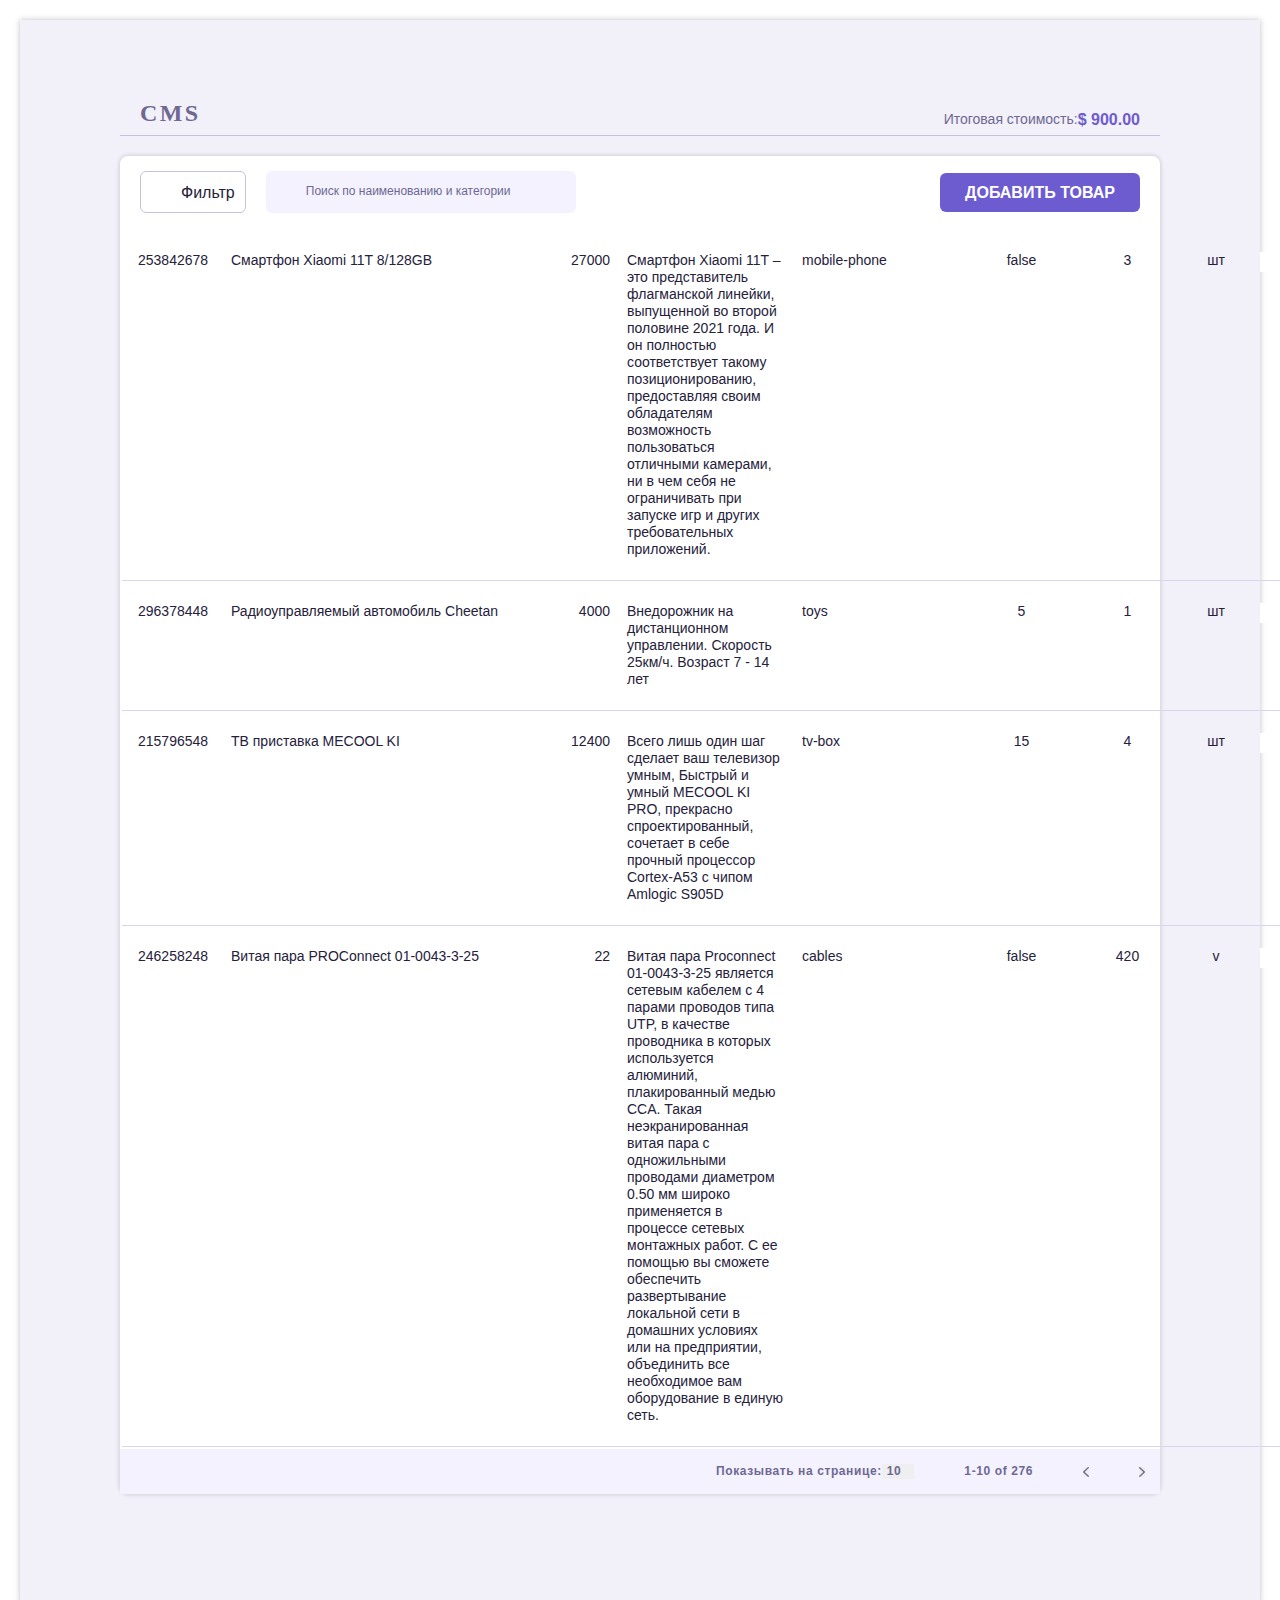
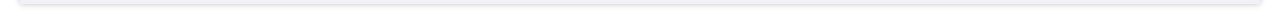
==== index forJS.html @ c64a390d "feat: current work to recieve comments" ====
<!DOCTYPE html>
<html lang="ru">

<head>
    <meta charset="UTF-8">
    <meta http-equiv="X-UA-Compatible" content="IE=edge">
    <meta name="viewport" content="width=device-width, initial-scale=1.0">
    <title>CRM-ShopOnline-table</title>
    <link rel="stylesheet" href="style/table.css">
    <script src="script/script.js" defer></script>
    <!-- <script>document.addEventListener('DOMContentLoaded', () => {
            goodShopInit('#app');
        })</script> -->
</head>

<body>
    <!-- <div id="app"></div> -->
    <div class="main-table">
        <div class="main-table__container">
            <div class="main-table__first-line">
                <h2 class="main-table__title">CMS</h2>
                <div class="main-table__total-info">
                    <p class="main-table_total-info__text">Итоговая стоимость: </p>
                    <p class="main-table__total-info__sum"> $ 900.00</p>
                </div>
            </div>
            <div class="table main-table__table">
                <div class="table__complete">
                    <div class="table__complete-seeking">
                        <button class="table__button-filter">Фильтр</button>
                        <label class="table__label">
                            <input class="table__input-search" type="text" name="search">
                            <span class="table__input-text">Поиск по наименованию и категории</span>
                        </label>
                    </div>
                    <button class="table__button-submit" type="submit">Добавить товар</button>
                </div>
                <table class="table__content">
                    <!-- <thead class="table__content-head">
                        <tr class="table__content-head-row">
                            <th class="table__content-column table__content-column-first">ID</th>
                            <th class="table__content-column table__content-column-second">Наименование</th>
                            <th class="table__content-column table__content-column-third">Категория</th>
                            <th class="table__content-column table__content-column-fourth">Ед/изм</th>
                            <th class="table__content-column table__content-column-fifth">Количество</th>
                            <th class="table__content-column table__content-column-sixth">Цена</th>
                            <th class="table__content-column table__content-column-seventh">ИТОГ</th>
                            <th class="table__content-column table__content-column-eighth"></th>
                        </tr>
                    </thead> -->
                    <tbody class="table__content-body">
                        <!-- <tr class="table__content-row">
                            <td class="table__content-column table__content-column-first">246016548</td>
                            <td class="table__content-column table__content-column-second">Навигационная система
                                Soundmax</td>
                            <td class="table__content-column table__content-column-third">Техника для дома</td>
                            <td class="table__content-column table__content-column-fourth">шт</td>
                            <td class="table__content-column table__content-column-fifth">5</td>
                            <td class="table__content-column table__content-column-sixth">$100</td>
                            <td class="table__content-column table__content-column-seventh">$500</td>
                            <td class="table__content-column table__content-column-eighth eighth-column">
                                <button class="eighth-column_icon eighth-column_icon-no-img"></button>
                                <button class="eighth-column_icon eighth-column_icon-edit"></button>
                                <button class="eighth-column_icon eighth-column_icon-del"></button>
                            </td>
                        </tr>
                        <tr class="table__content-row">
                            <td class="table__content-column table__content-column-first">937295527</td>
                            <td class="table__content-column table__content-column-second">Настольная игра “На 4-х
                                ногах”</td>
                            <td class="table__content-column table__content-column-third">Настольные игры</td>
                            <td class="table__content-column table__content-column-fourth">шт</td>
                            <td class="table__content-column table__content-column-fifth">12</td>
                            <td class="table__content-column table__content-column-sixth">$14</td>
                            <td class="table__content-column table__content-column-seventh">$168</td>
                            <td class="table__content-column table__content-column-eighth">
                                <button class="eighth-column_icon eighth-column_icon-img"></button>
                                <button class="eighth-column_icon eighth-column_icon-edit"></button>
                                <button class="eighth-column_icon eighth-column_icon-del"></button>
                            </td>
                        </tr>
                        <tr class="table__content-row">
                            <td class="table__content-column table__content-column-first">246016548</td>
                            <td class="table__content-column table__content-column-second">Навигационная система
                                Soundmax</td>
                            <td class="table__content-column table__content-column-third">Техника для дома</td>
                            <td class="table__content-column table__content-column-fourth">шт</td>
                            <td class="table__content-column table__content-column-fifth">5</td>
                            <td class="table__content-column table__content-column-sixth">$100</td>
                            <td class="table__content-column table__content-column-seventh">$500</td>
                            <td class="table__content-column table__content-column-eighth">
                                <button class="eighth-column_icon eighth-column_icon-img"></button>
                                <button class="eighth-column_icon eighth-column_icon-edit"></button>
                                <button class="eighth-column_icon eighth-column_icon-del"></button>
                            </td>
                        </tr>
                        <tr class="table__content-row">
                            <td class="table__content-column table__content-column-first">246016548</td>
                            <td class="table__content-column table__content-column-second">Навигационная система
                                Soundmax</td>
                            <td class="table__content-column table__content-column-third">Техника для дома</td>
                            <td class="table__content-column table__content-column-fourth">шт</td>
                            <td class="table__content-column table__content-column-fifth">5</td>
                            <td class="table__content-column table__content-column-sixth">$100</td>
                            <td class="table__content-column table__content-column-seventh">$500</td>
                            <td class="table__content-column table__content-column-eighth">
                                <button class="eighth-column_icon eighth-column_icon-img"></button>
                                <button class="eighth-column_icon eighth-column_icon-edit"></button>
                                <button class="eighth-column_icon eighth-column_icon-del"></button>
                            </td>
                        </tr>
                        <tr class="table__content-row">
                            <td class="table__content-column table__content-column-first">246016548</td>
                            <td class="table__content-column table__content-column-second">Навигационная система
                                Soundmax</td>
                            <td class="table__content-column table__content-column-third">Техника для дома</td>
                            <td class="table__content-column table__content-column-fourth">шт</td>
                            <td class="table__content-column table__content-column-fifth">5</td>
                            <td class="table__content-column table__content-column-sixth">$100</td>
                            <td class="table__content-column table__content-column-seventh">$500</td>
                            <td class="table__content-column table__content-column-eighth">
                                <button class="eighth-column_icon eighth-column_icon-img"></button>
                                <button class="eighth-column_icon eighth-column_icon-edit"></button>
                                <button class="eighth-column_icon eighth-column_icon-del"></button>
                            </td>
                        </tr>
                        <tr class="table__content-row">
                            <td class="table__content-column table__content-column-first">246016548</td>
                            <td class="table__content-column table__content-column-second">Навигационная система
                                Soundmax</td>
                            <td class="table__content-column table__content-column-third">Техника для дома</td>
                            <td class="table__content-column table__content-column-fourth">шт</td>
                            <td class="table__content-column table__content-column-fifth">5</td>
                            <td class="table__content-column table__content-column-sixth">$100</td>
                            <td class="table__content-column table__content-column-seventh">$500</td>
                            <td class="table__content-column table__content-column-eighth">
                                <button class="eighth-column_icon eighth-column_icon-img"></button>
                                <button class="eighth-column_icon eighth-column_icon-edit"></button>
                                <button class="eighth-column_icon eighth-column_icon-del"></button>
                            </td>
                        </tr>
                        <tr class="table__content-row">
                            <td class="table__content-column table__content-column-first">246016548</td>
                            <td class="table__content-column table__content-column-second">Навигационная система
                                Soundmax</td>
                            <td class="table__content-column table__content-column-third">Техника для дома</td>
                            <td class="table__content-column table__content-column-fourth">шт</td>
                            <td class="table__content-column table__content-column-fifth">5</td>
                            <td class="table__content-column table__content-column-sixth">$100</td>
                            <td class="table__content-column table__content-column-seventh">$500</td>
                            <td class="table__content-column table__content-column-eighth">
                                <button class="eighth-column_icon eighth-column_icon-img"></button>
                                <button class="eighth-column_icon eighth-column_icon-edit"></button>
                                <button class="eighth-column_icon eighth-column_icon-del"></button>
                            </td>
                        </tr>
                        <tr class="table__content-row">
                            <td class="table__content-column table__content-column-first">246016548</td>
                            <td class="table__content-column table__content-column-second">Навигационная система
                                Soundmax</td>
                            <td class="table__content-column table__content-column-third">Техника для дома</td>
                            <td class="table__content-column table__content-column-fourth">шт</td>
                            <td class="table__content-column table__content-column-fifth">5</td>
                            <td class="table__content-column table__content-column-sixth">$100</td>
                            <td class="table__content-column table__content-column-seventh">$500</td>
                            <td class="table__content-column table__content-column-eighth">
                                <button class="eighth-column_icon eighth-column_icon-img"></button>
                                <button class="eighth-column_icon eighth-column_icon-edit"></button>
                                <button class="eighth-column_icon eighth-column_icon-del"></button>
                            </td>
                        </tr>
                        <tr class="table__content-row">
                            <td class="table__content-column table__content-column-first">246016548</td>
                            <td class="table__content-column table__content-column-second">Навигационная система
                                Soundmax</td>
                            <td class="table__content-column table__content-column-third">Техника для дома</td>
                            <td class="table__content-column table__content-column-fourth">шт</td>
                            <td class="table__content-column table__content-column-fifth">5</td>
                            <td class="table__content-column table__content-column-sixth">$100</td>
                            <td class="table__content-column table__content-column-seventh">$500</td>
                            <td class="table__content-column table__content-column-eighth">
                                <button class="eighth-column_icon eighth-column_icon-img"></button>
                                <button class="eighth-column_icon eighth-column_icon-edit"></button>
                                <button class="eighth-column_icon eighth-column_icon-del"></button>
                            </td>
                        </tr>
                        <tr class="table__content-row">
                            <td class="table__content-column table__content-column-first">246016548</td>
                            <td class="table__content-column table__content-column-second">Навигационная система
                                Soundmax</td>
                            <td class="table__content-column table__content-column-third">Техника для дома</td>
                            <td class="table__content-column table__content-column-fourth">шт</td>
                            <td class="table__content-column table__content-column-fifth">5</td>
                            <td class="table__content-column table__content-column-sixth">$100</td>
                            <td class="table__content-column table__content-column-seventh">$500</td>
                            <td class="table__content-column table__content-column-eighth">
                                <button class="eighth-column_icon eighth-column_icon-img"></button>
                                <button class="eighth-column_icon eighth-column_icon-edit"></button>
                                <button class="eighth-column_icon eighth-column_icon-del"></button>
                            </td>
                        </tr> -->
                    </tbody>
                </table>
                <div class="main-table__footer footer">
                    <div class="footer__container">
                        <div class="footer__show-page">
                            <p class="footer__show-page__text">Показывать на странице:</p>
                            <button class="footer__show-page__number">10</button>
                        </div>
                        <div class="footer__pages-info">1-10 of 276</div>
                        <div class="footer__button">
                            <button class="footer__button-back">
                                <svg width="6" height="10" viewBox="0 0 6 10" fill="currentColor"
                                    xmlns="http://www.w3.org/2000/svg">
                                    <path
                                        d="M5.79971 1.10636C6.42812 0.51287 5.43313 -0.426818 4.80472 0.216126L0.196378 4.51891C-0.0654595 4.7662 -0.0654595 5.21131 0.196378 5.4586L4.80472 9.81084C5.43313 10.4043 6.42812 9.46464 5.79971 8.87115L1.71504 5.01348L5.79971 1.10636Z" />
                                </svg>
                            </button>
                            <button class="footer__button-head">
                                <svg width="6" height="10" viewBox="0 0 6 10" fill="currentColor"
                                    xmlns="http://www.w3.org/2000/svg">
                                    <path
                                        d="M5.79971 1.10636C6.42812 0.51287 5.43313 -0.426818 4.80472 0.216126L0.196378 4.51891C-0.0654595 4.7662 -0.0654595 5.21131 0.196378 5.4586L4.80472 9.81084C5.43313 10.4043 6.42812 9.46464 5.79971 8.87115L1.71504 5.01348L5.79971 1.10636Z" />
                                </svg>
                            </button>
                        </div>
                    </div>
                </div>
            </div>
        </div>
    </div>
    <div class="modal">
        <form class="modal__form form" action="https://jsonplaceholder.typicode.com/posts" method="post">
            <button class="modal__close" type="button">
                <svg width="24" height="24" viewBox="0 0 24 24" fill="none" xmlns="http://www.w3.org/2000/svg">
                    <path d="M2 2L22 22" stroke="#6E6893" stroke-width="3" stroke-linecap="round" />
                    <path d="M2 22L22 2" stroke="#6E6893" stroke-width="3" stroke-linecap="round" />
                </svg>
            </button>

            <div class="modal__title-block">
                <h2 class="modal__title modal__title-add  visually-hidden">Добавить товар</h2>
                <h2 class="modal__title modal__title-change">Изменить товар</h2>
                <p class="modal__title-text">id:<span class="modal__title-id">201910241</span> </p>
            </div>
            <fieldset class="form__box box">
                <label class="box__label box__label-name">
                    <span class="box__span">Наименование</span>

                    <input class="box__input" type="text" name="name" required>
                </label>
                <label class="box__label box__label-category">
                    <span class="box__span">Категория</span>

                    <input class="box__input" type="text" name="category" required>
                </label>


                <label class="box__label box__label-units">
                    <span class="box__span">Единицы измерения</span>
                    <input class="box__input" type="text" name="units">
                </label>

                <fieldset class="box__fieldset-discount">
                    <label class="box__label box__label-discount" for="discount"></label>
                    <span class="box__span">Дисконт</span>
                    <div class="box-discount">
                        <input class="box__input box-discount__input-check" type="checkbox"
                            aria-label="Добавить скидку">
                        <input class="box__input box-discount__input-discount" type="number" name="discount"
                            id="discount">
                    </div>
                </fieldset>

                <label class="box__label box__label-description">
                    <span class="box__span">Описание</span>
                    <textarea class="box__text" name="description"></textarea>
                </label>
                <label class="box__label box__label-count">
                    <span class="box__span">Количество</span>
                    <input class=" box__input" type="number" name="count">
                </label>
                <label class="box__label box__label-price">
                    <span class="box__span">Цена</span>
                    <input class="box__input" type="number" name="price">
                </label>
                <div class="box__img-notice">
                    <p class="form__img-notice__text">Изображение не должно превышать размер 1 Мб</p>
                </div>
                <label class="box__label-img">
                    <span class="box__label-img-span">Добавить изображение</span>
                    <input class="box__file visually-hidden" type="file" name="file" accept="image/jpg">
                </label>
                <div class="box__img">
                    <img class="box__img-img visually-hidden" src="./img/modal-img.jpg" alt="Изображение товара">
                    <img class="box__img-no-img">
                </div>
            </fieldset>

            <div class="form__total">
                <div class="form__total-info">
                    <p class="form__total-info__text">Итоговая стоимость: </p>
                    <p class="form__total-info__sum"> $ 900.00</p>
                </div>
                <button class="form__button" type="submit">Добавить товар</button>
            </div>
        </form>


        <div class="modal-error">
            <svg class="modal-error__img" width="94" height="94" viewBox="0 0 94 94" fill="none"
                xmlns="http://www.w3.org/2000/svg">
                <path d="M2 2L92 92" stroke="#D80101" stroke-width="3" stroke-linecap="round" />
                <path d="M2 92L92 2" stroke="#D80101" stroke-width="3" stroke-linecap="round" />
            </svg>
            <p class="modal-error__text">Что-то пошло не так</p>
            <button class="modal-error__close" type="button">
                <svg width="24" height="24" viewBox="0 0 24 24" fill="none" xmlns="http://www.w3.org/2000/svg">
                    <path d="M2 2L22 22" stroke="#6E6893" stroke-width="3" stroke-linecap="round" />
                    <path d="M2 22L22 2" stroke="#6E6893" stroke-width="3" stroke-linecap="round" />
                </svg>
            </button>
        </div>
    </div>
</body>

</html>
---- style/table.css ----
@import 'modal.css';

html {
    box-sizing: border-box;
}

*,
*:after,
*:before {
    box-sizing: inherit;
}

fieldset {
    margin: 0;
    border: 0;
    padding: 0;
}

legend {
    display: block;
}

body {
    min-width: 320px;
    margin: 0;
    font-family: Inter, sans-serif;
    font-style: normal;
    font-weight: 600;
    font-size: 12px;
}

h1,
h2,
h3,
p {
    margin: 0;
}

img,
svg {
    display: block;
    max-width: 100%;
    max-height: 100%;
    height: auto;
}

button {
    padding: 0;
    border: 0;
    cursor: pointer;
}

input,
textarea {
    border: none;
    padding: 0;
}

a {
    text-decoration: none;
    color: inherit;
}

ul {
    list-style: none;
    padding: 0;
    margin: 0;
}

.visually-hidden {
    position: fixed;
    transform: scale(0);
    height: 1px;
    width: 1px;
    margin: 0;
    padding: 0;
}

.main-table {
    position: relative;
    margin: 0 auto;
    padding: 20px;
}

.main-table__container {
    position: relative;
    padding: 79px 100px 110px 100px;
    background-color: #F2F0F9;
    box-shadow: 0px 0px 6px rgba(0, 0, 0, 0.25);
    margin: auto;
}

.main-table__first-line {
    display: flex;
    justify-content: space-between;
    align-items: flex-end;
    padding-left: 20px;
    padding-right: 20px;
    padding-bottom: 7px;
    margin-bottom: 20px;
    border-bottom: 1px solid #C6C2DE;
}

.main-table__title {
    font-family: 'Inter';
    font-style: normal;
    font-weight: 700;
    font-size: 24px;
    line-height: 29px;
    letter-spacing: 0.1em;
    text-transform: uppercase;
    color: #6E6893;
}

.main-table__total-info {
    display: flex;
}

.main-table_total-info__text {
    font-weight: 500;
    font-size: 14px;
    line-height: 17px;
    color: #6E6893;
}

.main-table__total-info__sum {
    font-weight: 700;
    font-size: 16px;
    line-height: 17px;
    color: #6D5BD0;
}

.table__complete {
    display: flex;
    justify-content: space-between;
    align-items: center;
    padding: 15px 20px;
}

.table__complete-seeking {
    display: flex;
    gap: 20px;
}

.table__button-filter {
    display: flex;
    background-color: #FFFFFF;
    background-image: url('../img/icons/filter.svg');
    background-position: left;
    background-repeat: no-repeat;
    background-position-x: 10px;
    border: 1px solid #C6C2DE;
    border-radius: 6px;
    font-weight: 400;
    font-size: 16px;
    line-height: 19px;
    color: #25213B;
    padding: 11px 10px 10px 40px;
}

.table__label {
    position: relative;
    background-color: #F4F2FF;
    border-radius: 6px;
    font-weight: 400;
    font-size: 12px;
    line-height: 15px;
    color: #6E6893;
    padding-top: 13px;
    padding-bottom: 12px;
    padding-left: 40px;
    /* min-width: 392px; */
    cursor: pointer;
}

.table__input-search {
    position: relative;
    background-color: #F4F2FF;
    min-width: 270px;
}

.table__label::before {
    content: '';
    position: absolute;
    top: 10px;
    left: 10px;
    width: 20px;
    height: 20px;
    background-image: url('../img/icons/search.svg');
    background-position: left;
    background-repeat: no-repeat;
}

.table__input-text {
    position: absolute;
    left: 40px;
}

.table__button-submit {
    background: #6D5BD0;
    border-radius: 6px;
    font-weight: 600;
    font-size: 16px;
    line-height: 19px;
    text-transform: uppercase;
    color: #FFFFFF;
    padding-top: 10px;
    padding-bottom: 10px;
    min-width: 200px;
}

.table__button-submit:hover {
    opacity: 0.6;
}

.table__button-submit:focus {
    color: #e6f389;
}

.main-table__table {
    position: relative;
    background-color: #FFFFFF;
    box-shadow: 0px 0px 5px rgba(0, 0, 0, 0.2);
    border-radius: 8px;
}

.table__content {
    overflow-x: auto;
}

.table__content-head {
    background-color: #F4F2FF;
    font-weight: 500;
    font-size: 12px;
    line-height: 15px;
    letter-spacing: 0.05em;
    text-transform: uppercase;
    color: #6E6893;
}

.table__content-head-row {
    display: flex;
    padding: 15px;
    gap: 15px;
}

.table__content-body {
    font-weight: 500;
    font-size: 14px;
    line-height: 17px;
    color: #25213B;
}

.table__content-row {
    display: flex;
    gap: 15px;
    padding: 21px 15px;
    border-bottom: 1px solid #D9D5EC;
}

.table__content-column-first {
    display: flex;
    width: 78px;
    justify-content: flex-start;
}

.table__content-column-second {
    display: flex;
    width: 286px;
    justify-content: flex-start;
}

.table__content-column-third {
    display: flex;
    width: 160px;
    justify-content: flex-start;
}

.table__content-column-fourth {
    display: flex;
    width: 56px;
    justify-content: center;
}

.table__content-column-fifth {
    display: flex;
    width: 91px;
    justify-content: center;
}

.table__content-column-sixth {
    display: flex;
    width: 80px;
    justify-content: end;
}

.table__content-column-seventh {
    display: flex;
    width: 80px;
    justify-content: end;
}

.table__content-column-eighth {
    display: flex;
    width: 135px;
    justify-content: center;
    gap: 20px;
}

.eighth-column_icon {
    background-size: 20px;
    background-position: center;
    background-repeat: no-repeat;
    background-color: #FFFFFF;
    width: 20px;
    height: 20px;
    cursor: pointer;
}

.eighth-column_icon:hover {
    background-color: #C6C2DE;
    border-radius: 50%;
}

.eighth-column_icon-img {
    background-image: url(../img/icons/icon_image.svg);
}

.eighth-column_icon-no-img {
    background-image: url(../img/icons/icon_no-image.svg);
}

.eighth-column_icon-edit {
    background-image: url(../img/icons/icons_edit.svg);
}

.eighth-column_icon-del {
    border: none;
    background-size: 20px;
    background-position: center;
    background-repeat: no-repeat;
    background-color: #FFFFFF;
    width: 20px;
    height: 20px;
    cursor: pointer;
    background-image: url(../img/icons/icon_delete-cart.svg);
}

.footer {
    display: flex;
    padding: 15px;
    background-color: #F4F2FF;
    font-weight: 600;
    font-size: 12px;
    line-height: 15px;
    letter-spacing: 0.05em;
    color: #6E6893;
    justify-content: flex-end;
}

.footer__container {
    display: flex;
    gap: 50px;
    align-items: center;
}

.footer__show-page {
    display: flex;
}

.footer__show-page__number {
    display: flex;
    background-image: url(../img/icons/footer-polygon.svg);
    background-position: right;
    background-repeat: no-repeat;
    background-position-x: 25px;
    font-weight: 600;
    font-size: 12px;
    line-height: 15px;
    letter-spacing: 0.05em;
    color: #6E6893;
    padding-left: 5px;
    padding-right: 13px;
}

.footer__button {
    display: flex;
    gap: 50px;
}

.footer__button-back {
    color: #6E6893;
}

.footer__button-head {
    color: #6E6893;
    transform: rotate(180deg);
}

.table__button-filter:hover,
.table__label:hover,
.table__complete-filter:hover,
.footer__show-page__number:hover,
.footer__button-back:hover,
.footer__button-head:hover {
    opacity: 0.6;
}

@media (max-width:1050px) {
    .main-table__container {
        padding: 50px 40px 70px 40px;
    }

    .table__complete {
        flex-direction: column;
        gap: 20px;
    }

    .table__complete-seeking {
        align-self: flex-start;
    }

    .table__button-submit {
        align-self: flex-end;
    }
}

@media (max-width:810px) {
    .table__complete-seeking {
        flex-direction: column;
    }

    .table__button-filter {
        max-width: fit-content;
    }
}

@media (max-width:768px) {
    .main-table__container {
        padding: 35px 20px 45px 20px;
    }

    .main-table__first-line {
        flex-direction: column;
        gap: 10px;
    }

    .main-table__title {
        align-self: flex-start;
    }

    .table__input-search {
        min-width: 190px;
    }

    .table__input-text {
        font-size: 10px;
    }

    .footer {
        justify-content: center;
    }

    .footer__container {
        flex-direction: column;
        gap: 17px;
    }
}

@media (max-width:525px) {
    .main-table__container {
        padding-left: 10px;
        padding-right: 10px;
    }

    .main-table__title {
        align-self: center;
    }

    .main-table__total-info {
        flex-direction: column;
        align-self: center;
        gap: 10px;
    }

    .main-table_total-info__text {
        font-size: 12px;
        line-height: 14px;
        text-align: center;
    }

    .main-table__total-info__sum {
        text-align: center;
    }

    .table__complete-seeking {
        align-self: center;
    }

    .table__input-text {
        display: none;
    }

    .table__button-filter {
        align-self: center;
    }

    .table__input-search {
        min-width: 140px;
        align-self: center;
    }

    .table__button-submit {
        align-self: inherit;
        font-size: 12px;
        line-height: 14px;
        min-width: 140px;
    }

    .footer__show-page {
        flex-direction: column;
        gap: 10px;
        align-items: center;
    }

    .footer__show-page__text {
        font-size: 10px;
        line-height: 12px;
    }

    .footer__button {
        gap: 70px;
    }
}
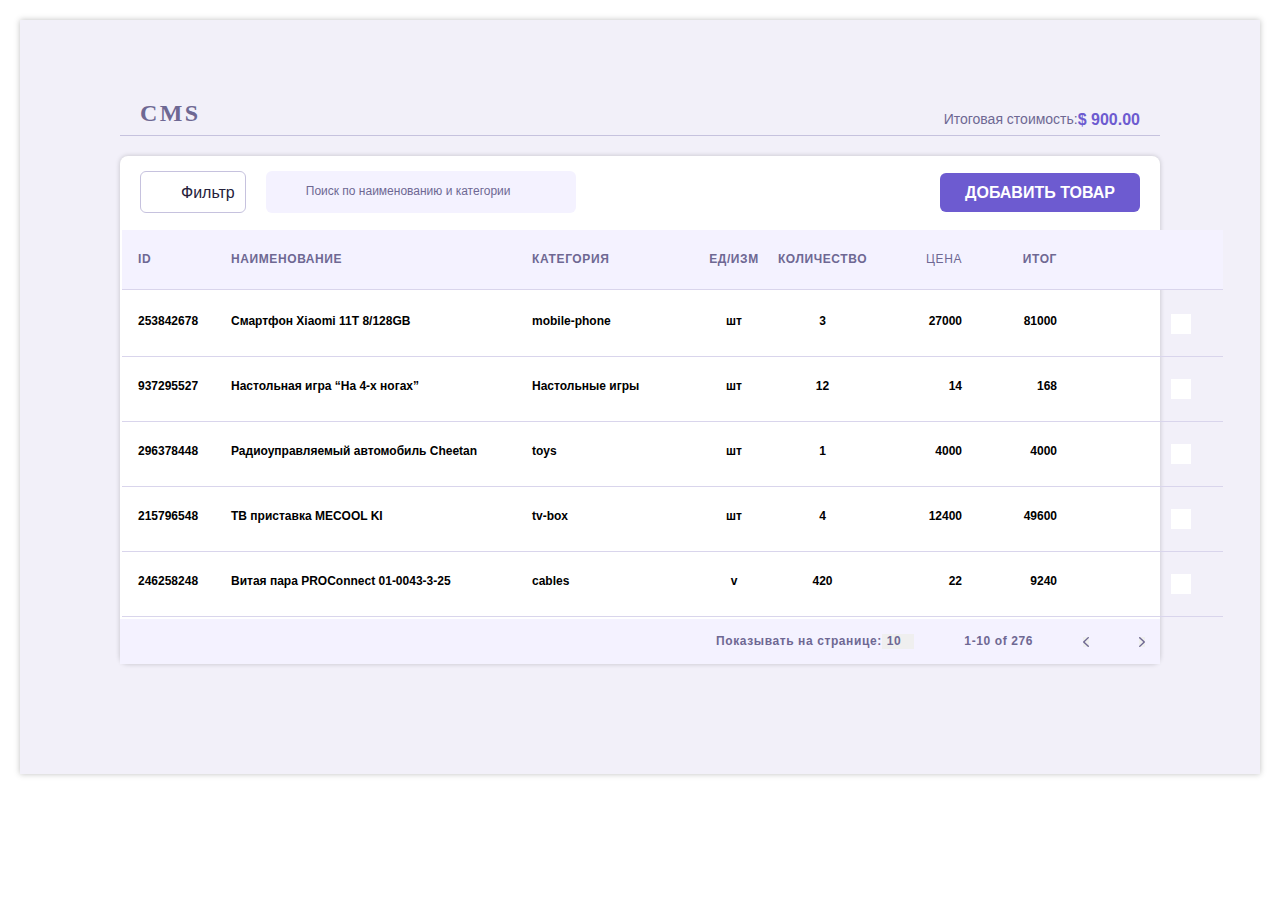
==== commit 3789ace6: "feat: done the task lesson 6 module 5" ====
--- a/index forJS.html
+++ b/index forJS.html
@@ -35,8 +35,8 @@
                     </div>
                     <button class="table__button-submit" type="submit">Добавить товар</button>
                 </div>
-                <table class="table__content">
-                    <!-- <thead class="table__content-head">
+                <!-- <table class="table__content">
+                     <thead class="table__content-head">
                         <tr class="table__content-head-row">
                             <th class="table__content-column table__content-column-first">ID</th>
                             <th class="table__content-column table__content-column-second">Наименование</th>
@@ -47,39 +47,10 @@
                             <th class="table__content-column table__content-column-seventh">ИТОГ</th>
                             <th class="table__content-column table__content-column-eighth"></th>
                         </tr>
-                    </thead> -->
-                    <tbody class="table__content-body">
-                        <!-- <tr class="table__content-row">
-                            <td class="table__content-column table__content-column-first">246016548</td>
-                            <td class="table__content-column table__content-column-second">Навигационная система
-                                Soundmax</td>
-                            <td class="table__content-column table__content-column-third">Техника для дома</td>
-                            <td class="table__content-column table__content-column-fourth">шт</td>
-                            <td class="table__content-column table__content-column-fifth">5</td>
-                            <td class="table__content-column table__content-column-sixth">$100</td>
-                            <td class="table__content-column table__content-column-seventh">$500</td>
-                            <td class="table__content-column table__content-column-eighth eighth-column">
-                                <button class="eighth-column_icon eighth-column_icon-no-img"></button>
-                                <button class="eighth-column_icon eighth-column_icon-edit"></button>
-                                <button class="eighth-column_icon eighth-column_icon-del"></button>
-                            </td>
-                        </tr>
-                        <tr class="table__content-row">
-                            <td class="table__content-column table__content-column-first">937295527</td>
-                            <td class="table__content-column table__content-column-second">Настольная игра “На 4-х
-                                ногах”</td>
-                            <td class="table__content-column table__content-column-third">Настольные игры</td>
-                            <td class="table__content-column table__content-column-fourth">шт</td>
-                            <td class="table__content-column table__content-column-fifth">12</td>
-                            <td class="table__content-column table__content-column-sixth">$14</td>
-                            <td class="table__content-column table__content-column-seventh">$168</td>
-                            <td class="table__content-column table__content-column-eighth">
-                                <button class="eighth-column_icon eighth-column_icon-img"></button>
-                                <button class="eighth-column_icon eighth-column_icon-edit"></button>
-                                <button class="eighth-column_icon eighth-column_icon-del"></button>
-                            </td>
-                        </tr>
-                        <tr class="table__content-row">
+                    </thead> 
+                    <tbody class="table__content-body">-->
+                <!-- <tr class="table__content-row">
+                                                 <tr class="table__content-row">
                             <td class="table__content-column table__content-column-first">246016548</td>
                             <td class="table__content-column table__content-column-second">Навигационная система
                                 Soundmax</td>
@@ -93,114 +64,9 @@
                                 <button class="eighth-column_icon eighth-column_icon-edit"></button>
                                 <button class="eighth-column_icon eighth-column_icon-del"></button>
                             </td>
-                        </tr>
-                        <tr class="table__content-row">
-                            <td class="table__content-column table__content-column-first">246016548</td>
-                            <td class="table__content-column table__content-column-second">Навигационная система
-                                Soundmax</td>
-                            <td class="table__content-column table__content-column-third">Техника для дома</td>
-                            <td class="table__content-column table__content-column-fourth">шт</td>
-                            <td class="table__content-column table__content-column-fifth">5</td>
-                            <td class="table__content-column table__content-column-sixth">$100</td>
-                            <td class="table__content-column table__content-column-seventh">$500</td>
-                            <td class="table__content-column table__content-column-eighth">
-                                <button class="eighth-column_icon eighth-column_icon-img"></button>
-                                <button class="eighth-column_icon eighth-column_icon-edit"></button>
-                                <button class="eighth-column_icon eighth-column_icon-del"></button>
-                            </td>
-                        </tr>
-                        <tr class="table__content-row">
-                            <td class="table__content-column table__content-column-first">246016548</td>
-                            <td class="table__content-column table__content-column-second">Навигационная система
-                                Soundmax</td>
-                            <td class="table__content-column table__content-column-third">Техника для дома</td>
-                            <td class="table__content-column table__content-column-fourth">шт</td>
-                            <td class="table__content-column table__content-column-fifth">5</td>
-                            <td class="table__content-column table__content-column-sixth">$100</td>
-                            <td class="table__content-column table__content-column-seventh">$500</td>
-                            <td class="table__content-column table__content-column-eighth">
-                                <button class="eighth-column_icon eighth-column_icon-img"></button>
-                                <button class="eighth-column_icon eighth-column_icon-edit"></button>
-                                <button class="eighth-column_icon eighth-column_icon-del"></button>
-                            </td>
-                        </tr>
-                        <tr class="table__content-row">
-                            <td class="table__content-column table__content-column-first">246016548</td>
-                            <td class="table__content-column table__content-column-second">Навигационная система
-                                Soundmax</td>
-                            <td class="table__content-column table__content-column-third">Техника для дома</td>
-                            <td class="table__content-column table__content-column-fourth">шт</td>
-                            <td class="table__content-column table__content-column-fifth">5</td>
-                            <td class="table__content-column table__content-column-sixth">$100</td>
-                            <td class="table__content-column table__content-column-seventh">$500</td>
-                            <td class="table__content-column table__content-column-eighth">
-                                <button class="eighth-column_icon eighth-column_icon-img"></button>
-                                <button class="eighth-column_icon eighth-column_icon-edit"></button>
-                                <button class="eighth-column_icon eighth-column_icon-del"></button>
-                            </td>
-                        </tr>
-                        <tr class="table__content-row">
-                            <td class="table__content-column table__content-column-first">246016548</td>
-                            <td class="table__content-column table__content-column-second">Навигационная система
-                                Soundmax</td>
-                            <td class="table__content-column table__content-column-third">Техника для дома</td>
-                            <td class="table__content-column table__content-column-fourth">шт</td>
-                            <td class="table__content-column table__content-column-fifth">5</td>
-                            <td class="table__content-column table__content-column-sixth">$100</td>
-                            <td class="table__content-column table__content-column-seventh">$500</td>
-                            <td class="table__content-column table__content-column-eighth">
-                                <button class="eighth-column_icon eighth-column_icon-img"></button>
-                                <button class="eighth-column_icon eighth-column_icon-edit"></button>
-                                <button class="eighth-column_icon eighth-column_icon-del"></button>
-                            </td>
-                        </tr>
-                        <tr class="table__content-row">
-                            <td class="table__content-column table__content-column-first">246016548</td>
-                            <td class="table__content-column table__content-column-second">Навигационная система
-                                Soundmax</td>
-                            <td class="table__content-column table__content-column-third">Техника для дома</td>
-                            <td class="table__content-column table__content-column-fourth">шт</td>
-                            <td class="table__content-column table__content-column-fifth">5</td>
-                            <td class="table__content-column table__content-column-sixth">$100</td>
-                            <td class="table__content-column table__content-column-seventh">$500</td>
-                            <td class="table__content-column table__content-column-eighth">
-                                <button class="eighth-column_icon eighth-column_icon-img"></button>
-                                <button class="eighth-column_icon eighth-column_icon-edit"></button>
-                                <button class="eighth-column_icon eighth-column_icon-del"></button>
-                            </td>
-                        </tr>
-                        <tr class="table__content-row">
-                            <td class="table__content-column table__content-column-first">246016548</td>
-                            <td class="table__content-column table__content-column-second">Навигационная система
-                                Soundmax</td>
-                            <td class="table__content-column table__content-column-third">Техника для дома</td>
-                            <td class="table__content-column table__content-column-fourth">шт</td>
-                            <td class="table__content-column table__content-column-fifth">5</td>
-                            <td class="table__content-column table__content-column-sixth">$100</td>
-                            <td class="table__content-column table__content-column-seventh">$500</td>
-                            <td class="table__content-column table__content-column-eighth">
-                                <button class="eighth-column_icon eighth-column_icon-img"></button>
-                                <button class="eighth-column_icon eighth-column_icon-edit"></button>
-                                <button class="eighth-column_icon eighth-column_icon-del"></button>
-                            </td>
-                        </tr>
-                        <tr class="table__content-row">
-                            <td class="table__content-column table__content-column-first">246016548</td>
-                            <td class="table__content-column table__content-column-second">Навигационная система
-                                Soundmax</td>
-                            <td class="table__content-column table__content-column-third">Техника для дома</td>
-                            <td class="table__content-column table__content-column-fourth">шт</td>
-                            <td class="table__content-column table__content-column-fifth">5</td>
-                            <td class="table__content-column table__content-column-sixth">$100</td>
-                            <td class="table__content-column table__content-column-seventh">$500</td>
-                            <td class="table__content-column table__content-column-eighth">
-                                <button class="eighth-column_icon eighth-column_icon-img"></button>
-                                <button class="eighth-column_icon eighth-column_icon-edit"></button>
-                                <button class="eighth-column_icon eighth-column_icon-del"></button>
-                            </td>
-                        </tr> -->
+                        </tr> 
                     </tbody>
-                </table>
+                </table>-->
                 <div class="main-table__footer footer">
                     <div class="footer__container">
                         <div class="footer__show-page">
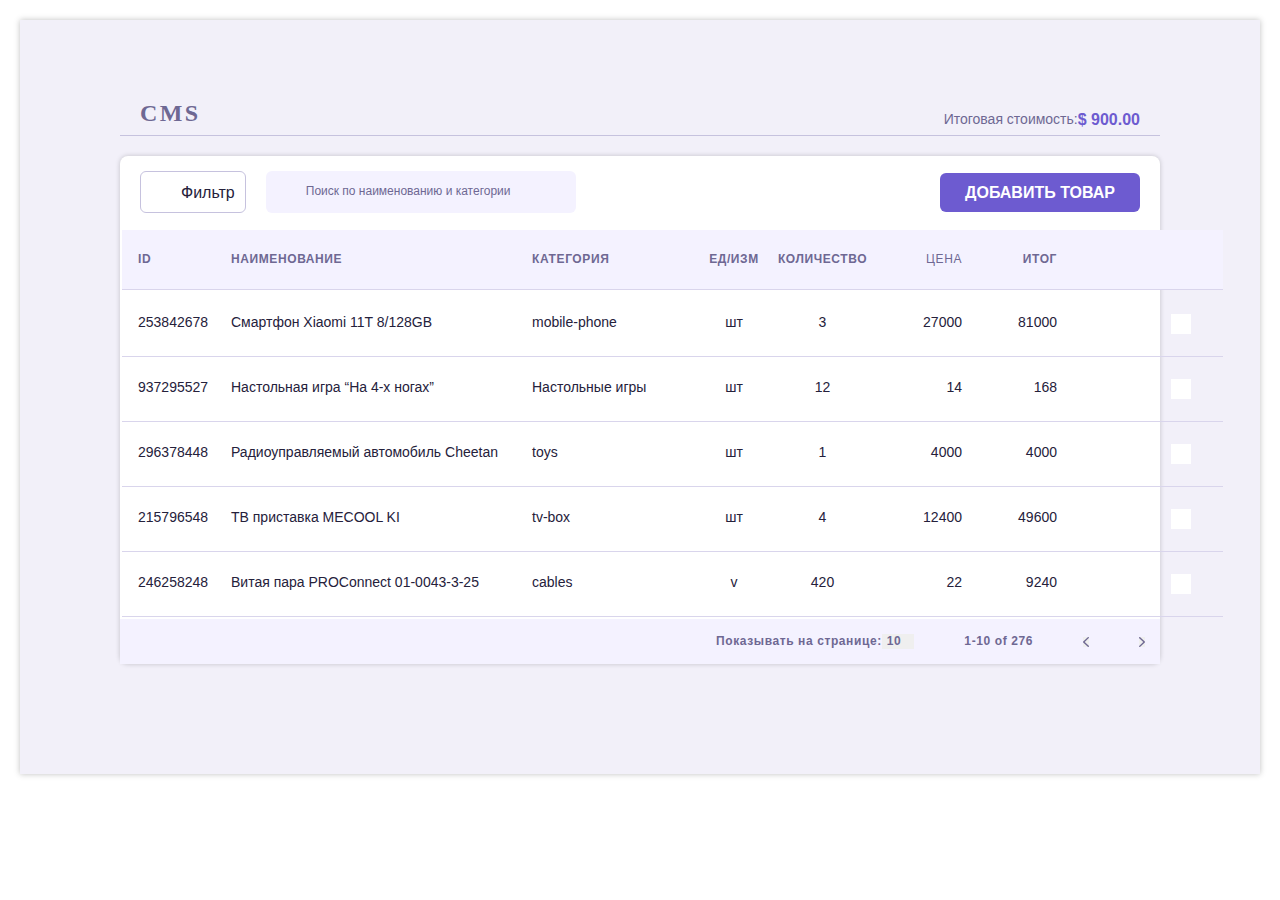
==== commit cc41ad42: "feat: recode main table in JS instead of html partly" ====
--- a/index forJS.html
+++ b/index forJS.html
@@ -8,24 +8,18 @@
     <title>CRM-ShopOnline-table</title>
     <link rel="stylesheet" href="style/table.css">
     <script src="script/script.js" defer></script>
-    <!-- <script>document.addEventListener('DOMContentLoaded', () => {
+    <script>document.addEventListener('DOMContentLoaded', () => {
             goodShopInit('#app');
-        })</script> -->
+        })</script>
 </head>
 
 <body>
-    <!-- <div id="app"></div> -->
-    <div class="main-table">
-        <div class="main-table__container">
-            <div class="main-table__first-line">
-                <h2 class="main-table__title">CMS</h2>
-                <div class="main-table__total-info">
-                    <p class="main-table_total-info__text">Итоговая стоимость: </p>
-                    <p class="main-table__total-info__sum"> $ 900.00</p>
-                </div>
-            </div>
-            <div class="table main-table__table">
-                <div class="table__complete">
+    <div id="app"></div>
+    <!-- <div class="main-table"> -->
+    <!-- <div class="main-table__container"> -->
+    <!-- <div class="main-table__first-line">  </div> -->
+    <!-- <div class="table main-table__table"> -->
+    <!-- <div class="table__complete">
                     <div class="table__complete-seeking">
                         <button class="table__button-filter">Фильтр</button>
                         <label class="table__label">
@@ -34,67 +28,15 @@
                         </label>
                     </div>
                     <button class="table__button-submit" type="submit">Добавить товар</button>
-                </div>
-                <!-- <table class="table__content">
-                     <thead class="table__content-head">
-                        <tr class="table__content-head-row">
-                            <th class="table__content-column table__content-column-first">ID</th>
-                            <th class="table__content-column table__content-column-second">Наименование</th>
-                            <th class="table__content-column table__content-column-third">Категория</th>
-                            <th class="table__content-column table__content-column-fourth">Ед/изм</th>
-                            <th class="table__content-column table__content-column-fifth">Количество</th>
-                            <th class="table__content-column table__content-column-sixth">Цена</th>
-                            <th class="table__content-column table__content-column-seventh">ИТОГ</th>
-                            <th class="table__content-column table__content-column-eighth"></th>
-                        </tr>
-                    </thead> 
-                    <tbody class="table__content-body">-->
-                <!-- <tr class="table__content-row">
-                                                 <tr class="table__content-row">
-                            <td class="table__content-column table__content-column-first">246016548</td>
-                            <td class="table__content-column table__content-column-second">Навигационная система
-                                Soundmax</td>
-                            <td class="table__content-column table__content-column-third">Техника для дома</td>
-                            <td class="table__content-column table__content-column-fourth">шт</td>
-                            <td class="table__content-column table__content-column-fifth">5</td>
-                            <td class="table__content-column table__content-column-sixth">$100</td>
-                            <td class="table__content-column table__content-column-seventh">$500</td>
-                            <td class="table__content-column table__content-column-eighth">
-                                <button class="eighth-column_icon eighth-column_icon-img"></button>
-                                <button class="eighth-column_icon eighth-column_icon-edit"></button>
-                                <button class="eighth-column_icon eighth-column_icon-del"></button>
-                            </td>
-                        </tr> 
-                    </tbody>
+                </div> -->
+    <!-- <table class="table__content">
+                     <thead class="table__content-head">   </thead> 
+                     <tbody class="table__content-body"></tbody>                    
                 </table>-->
-                <div class="main-table__footer footer">
-                    <div class="footer__container">
-                        <div class="footer__show-page">
-                            <p class="footer__show-page__text">Показывать на странице:</p>
-                            <button class="footer__show-page__number">10</button>
-                        </div>
-                        <div class="footer__pages-info">1-10 of 276</div>
-                        <div class="footer__button">
-                            <button class="footer__button-back">
-                                <svg width="6" height="10" viewBox="0 0 6 10" fill="currentColor"
-                                    xmlns="http://www.w3.org/2000/svg">
-                                    <path
-                                        d="M5.79971 1.10636C6.42812 0.51287 5.43313 -0.426818 4.80472 0.216126L0.196378 4.51891C-0.0654595 4.7662 -0.0654595 5.21131 0.196378 5.4586L4.80472 9.81084C5.43313 10.4043 6.42812 9.46464 5.79971 8.87115L1.71504 5.01348L5.79971 1.10636Z" />
-                                </svg>
-                            </button>
-                            <button class="footer__button-head">
-                                <svg width="6" height="10" viewBox="0 0 6 10" fill="currentColor"
-                                    xmlns="http://www.w3.org/2000/svg">
-                                    <path
-                                        d="M5.79971 1.10636C6.42812 0.51287 5.43313 -0.426818 4.80472 0.216126L0.196378 4.51891C-0.0654595 4.7662 -0.0654595 5.21131 0.196378 5.4586L4.80472 9.81084C5.43313 10.4043 6.42812 9.46464 5.79971 8.87115L1.71504 5.01348L5.79971 1.10636Z" />
-                                </svg>
-                            </button>
-                        </div>
-                    </div>
-                </div>
-            </div>
-        </div>
-    </div>
+    <!-- <div class="main-table__footer footer">  </div> -->
+    <!-- </div> -->
+    <!-- </div> -->
+    <!-- </div> -->
     <div class="modal">
         <form class="modal__form form" action="https://jsonplaceholder.typicode.com/posts" method="post">
             <button class="modal__close" type="button">
@@ -112,15 +54,12 @@
             <fieldset class="form__box box">
                 <label class="box__label box__label-name">
                     <span class="box__span">Наименование</span>
-
                     <input class="box__input" type="text" name="name" required>
                 </label>
                 <label class="box__label box__label-category">
                     <span class="box__span">Категория</span>
-
                     <input class="box__input" type="text" name="category" required>
                 </label>
-
 
                 <label class="box__label box__label-units">
                     <span class="box__span">Единицы измерения</span>
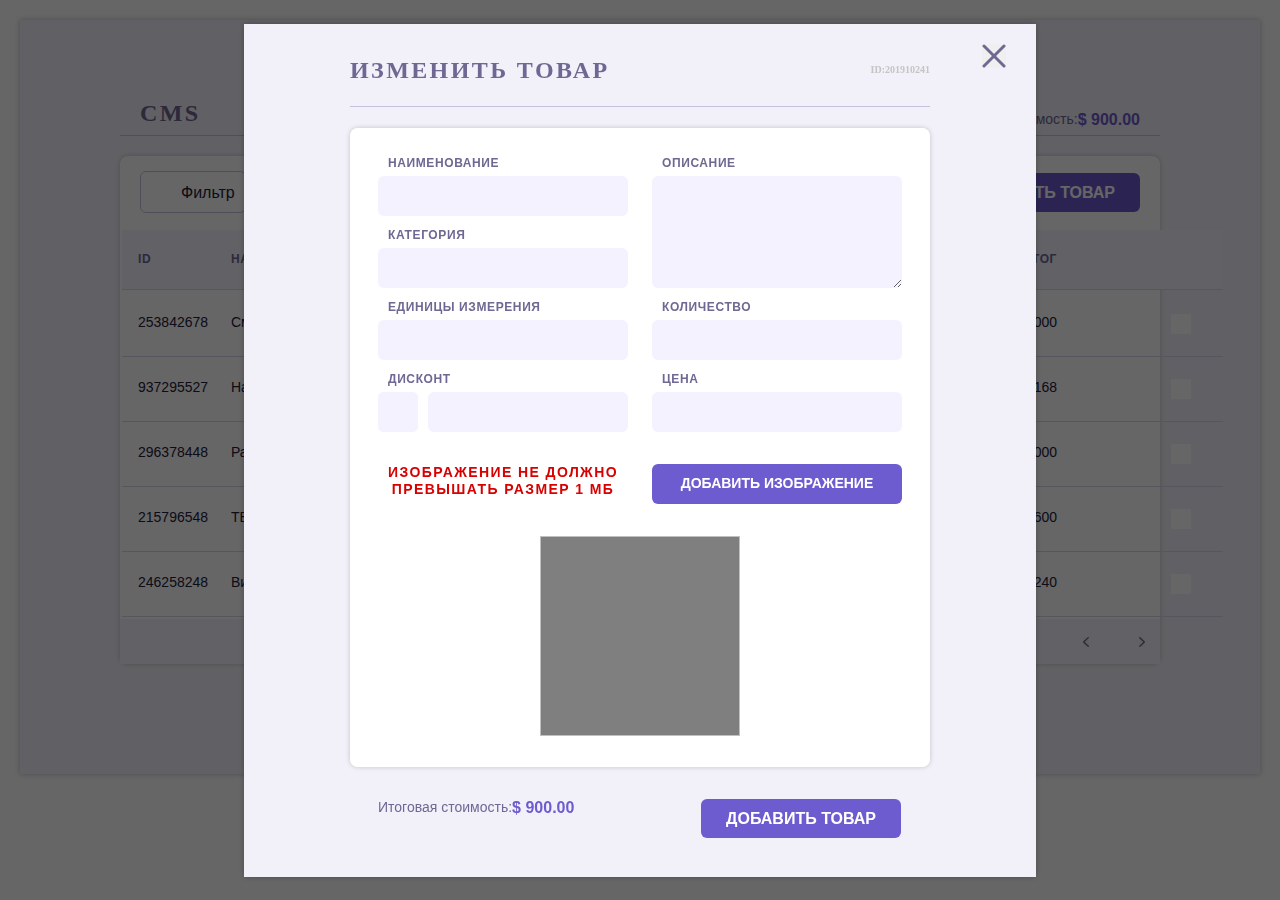
==== commit 3572e780: "feat: recode form  in JS instead of html" ====
--- a/index forJS.html
+++ b/index forJS.html
@@ -15,29 +15,8 @@
 
 <body>
     <div id="app"></div>
-    <!-- <div class="main-table"> -->
-    <!-- <div class="main-table__container"> -->
-    <!-- <div class="main-table__first-line">  </div> -->
-    <!-- <div class="table main-table__table"> -->
-    <!-- <div class="table__complete">
-                    <div class="table__complete-seeking">
-                        <button class="table__button-filter">Фильтр</button>
-                        <label class="table__label">
-                            <input class="table__input-search" type="text" name="search">
-                            <span class="table__input-text">Поиск по наименованию и категории</span>
-                        </label>
-                    </div>
-                    <button class="table__button-submit" type="submit">Добавить товар</button>
-                </div> -->
-    <!-- <table class="table__content">
-                     <thead class="table__content-head">   </thead> 
-                     <tbody class="table__content-body"></tbody>                    
-                </table>-->
-    <!-- <div class="main-table__footer footer">  </div> -->
-    <!-- </div> -->
-    <!-- </div> -->
-    <!-- </div> -->
-    <div class="modal">
+
+    <!-- <div class="modal modal-overlay">
         <form class="modal__form form" action="https://jsonplaceholder.typicode.com/posts" method="post">
             <button class="modal__close" type="button">
                 <svg width="24" height="24" viewBox="0 0 24 24" fill="none" xmlns="http://www.w3.org/2000/svg">
@@ -111,7 +90,6 @@
             </div>
         </form>
 
-
         <div class="modal-error">
             <svg class="modal-error__img" width="94" height="94" viewBox="0 0 94 94" fill="none"
                 xmlns="http://www.w3.org/2000/svg">
@@ -126,7 +104,7 @@
                 </svg>
             </button>
         </div>
-    </div>
+    </div> -->
 </body>
 
 </html>